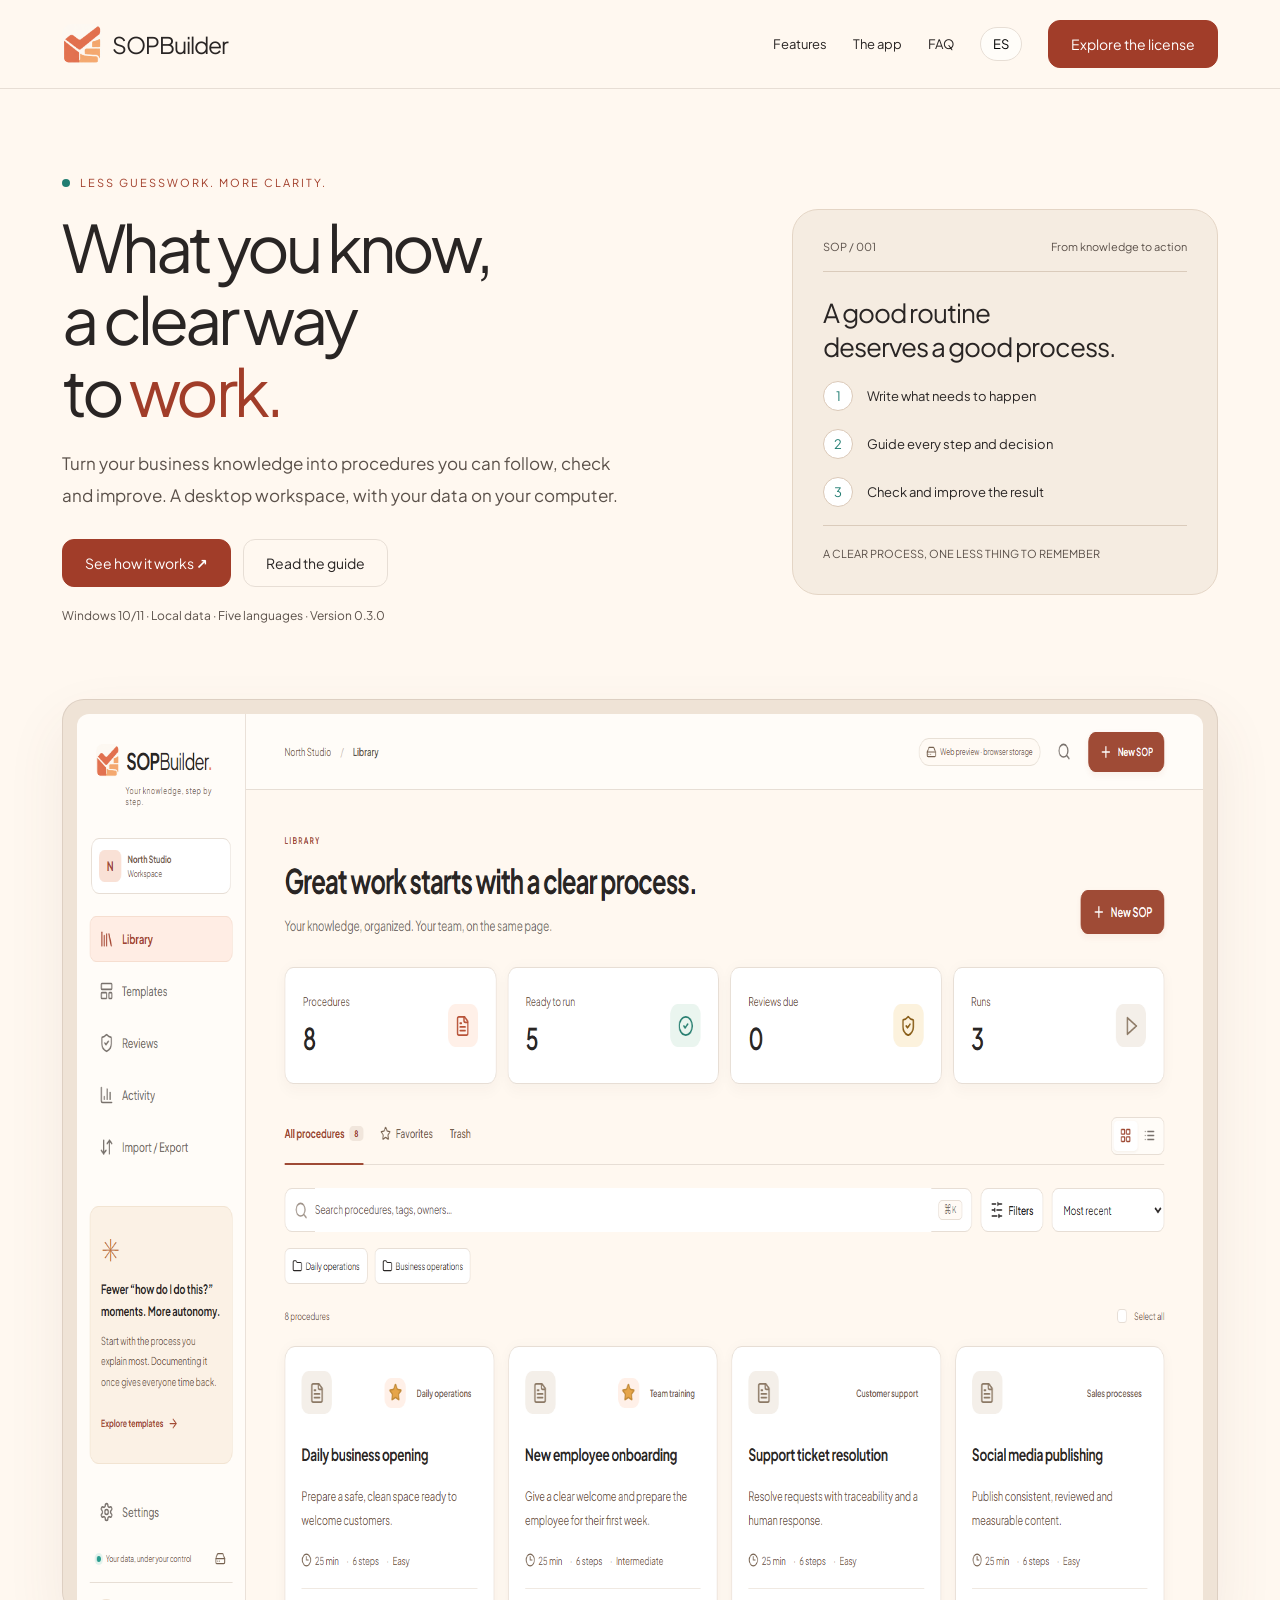
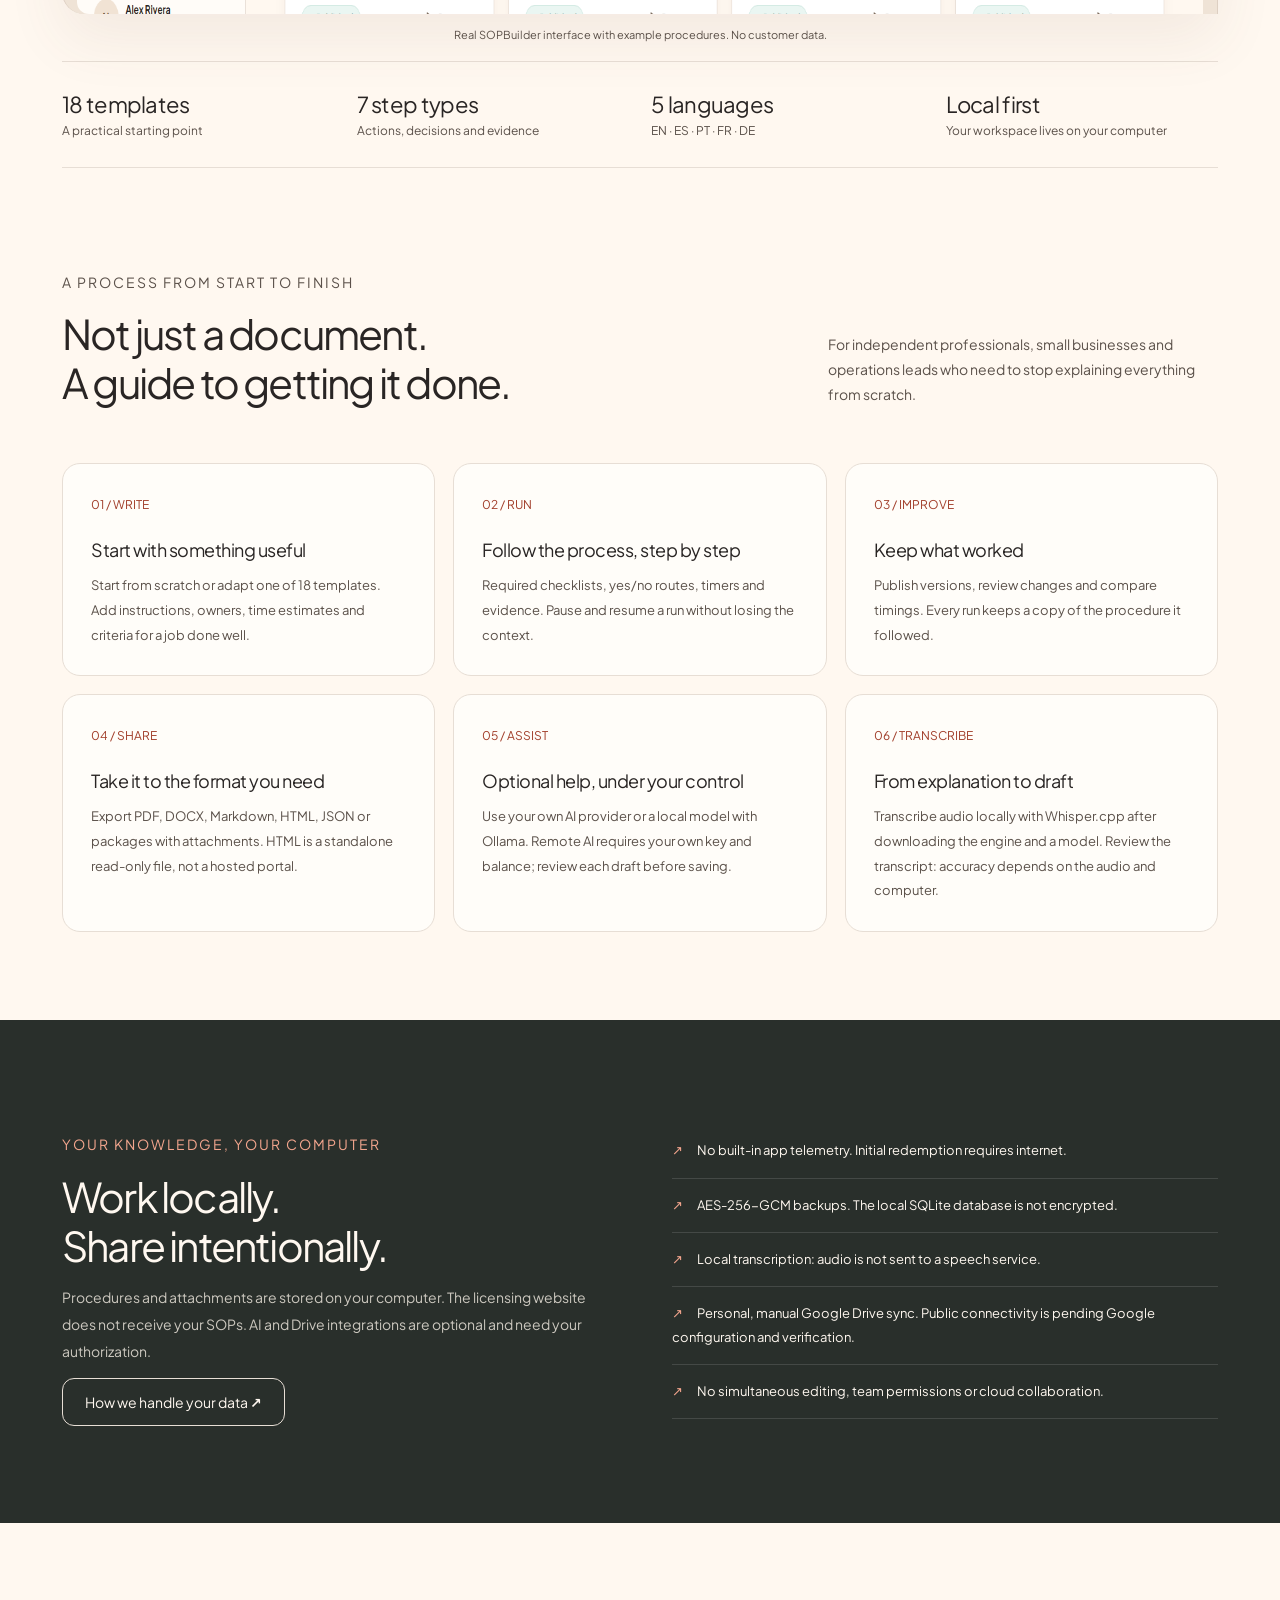
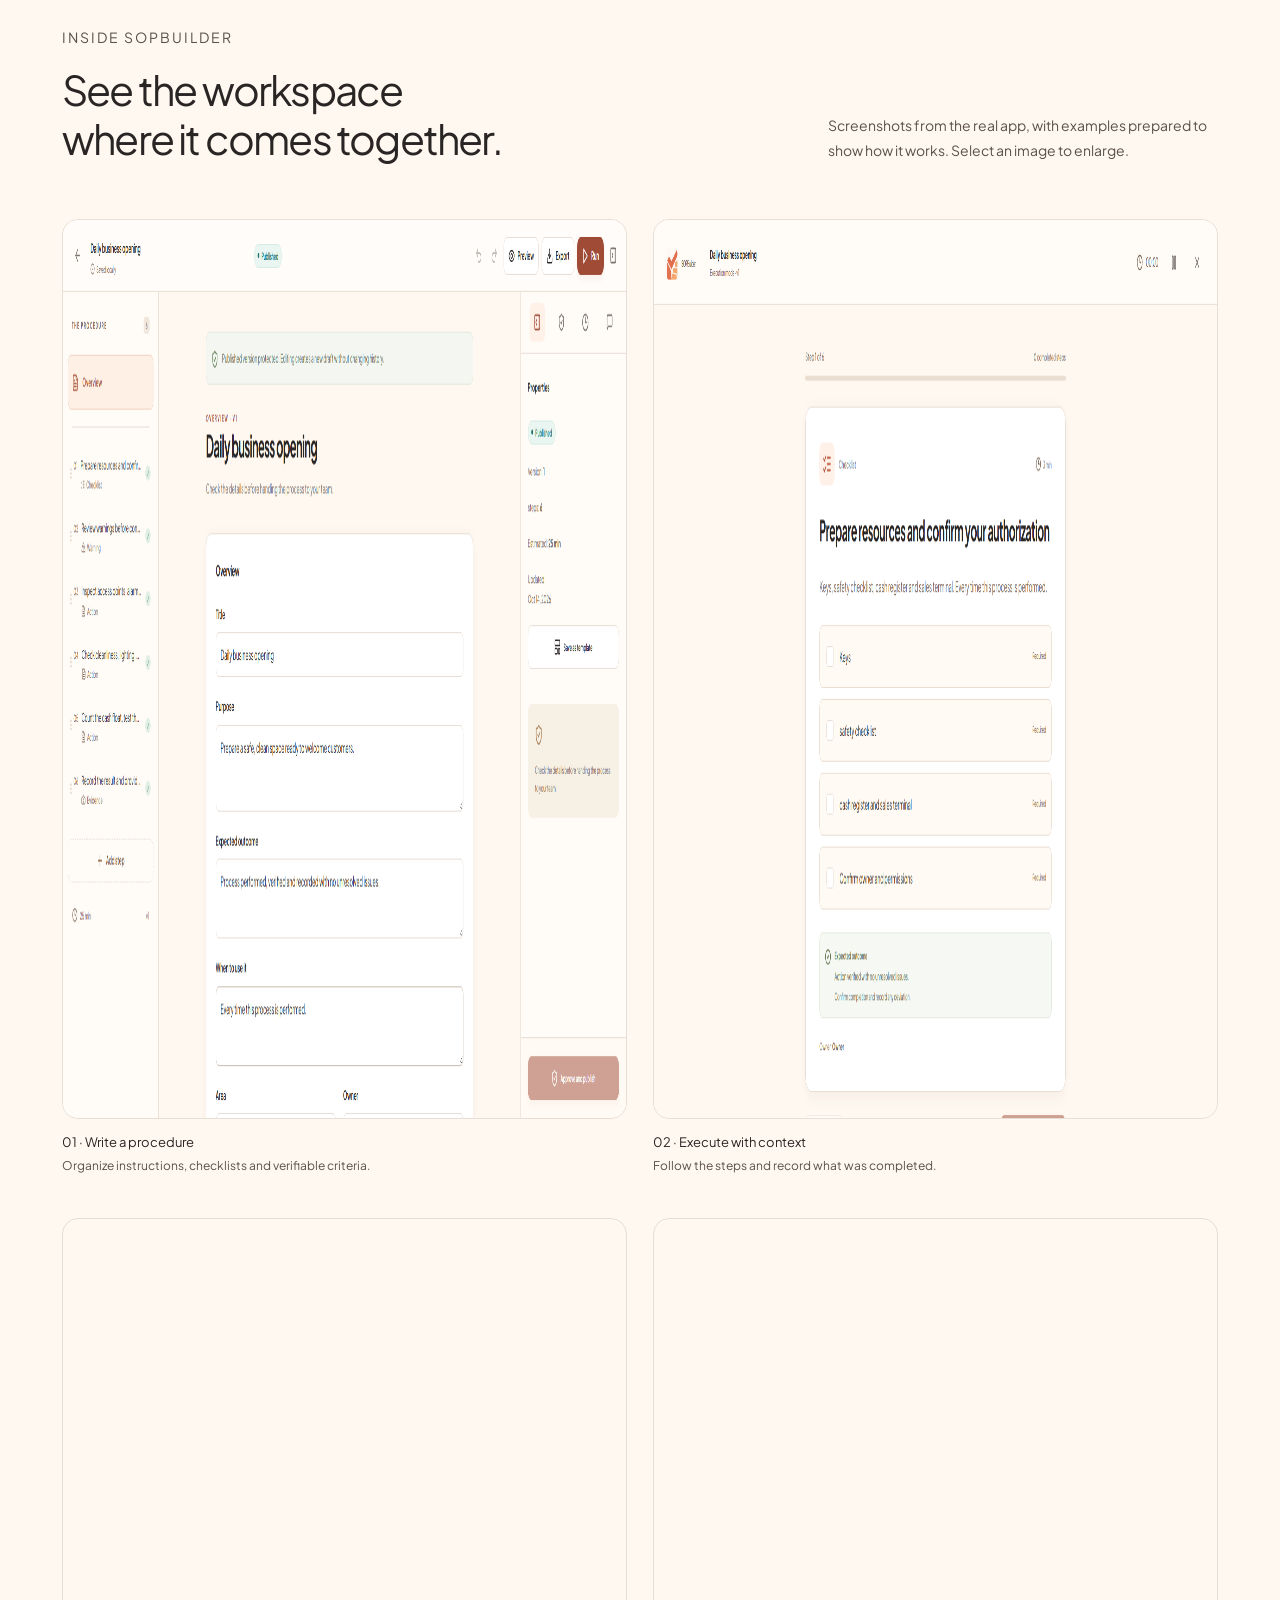
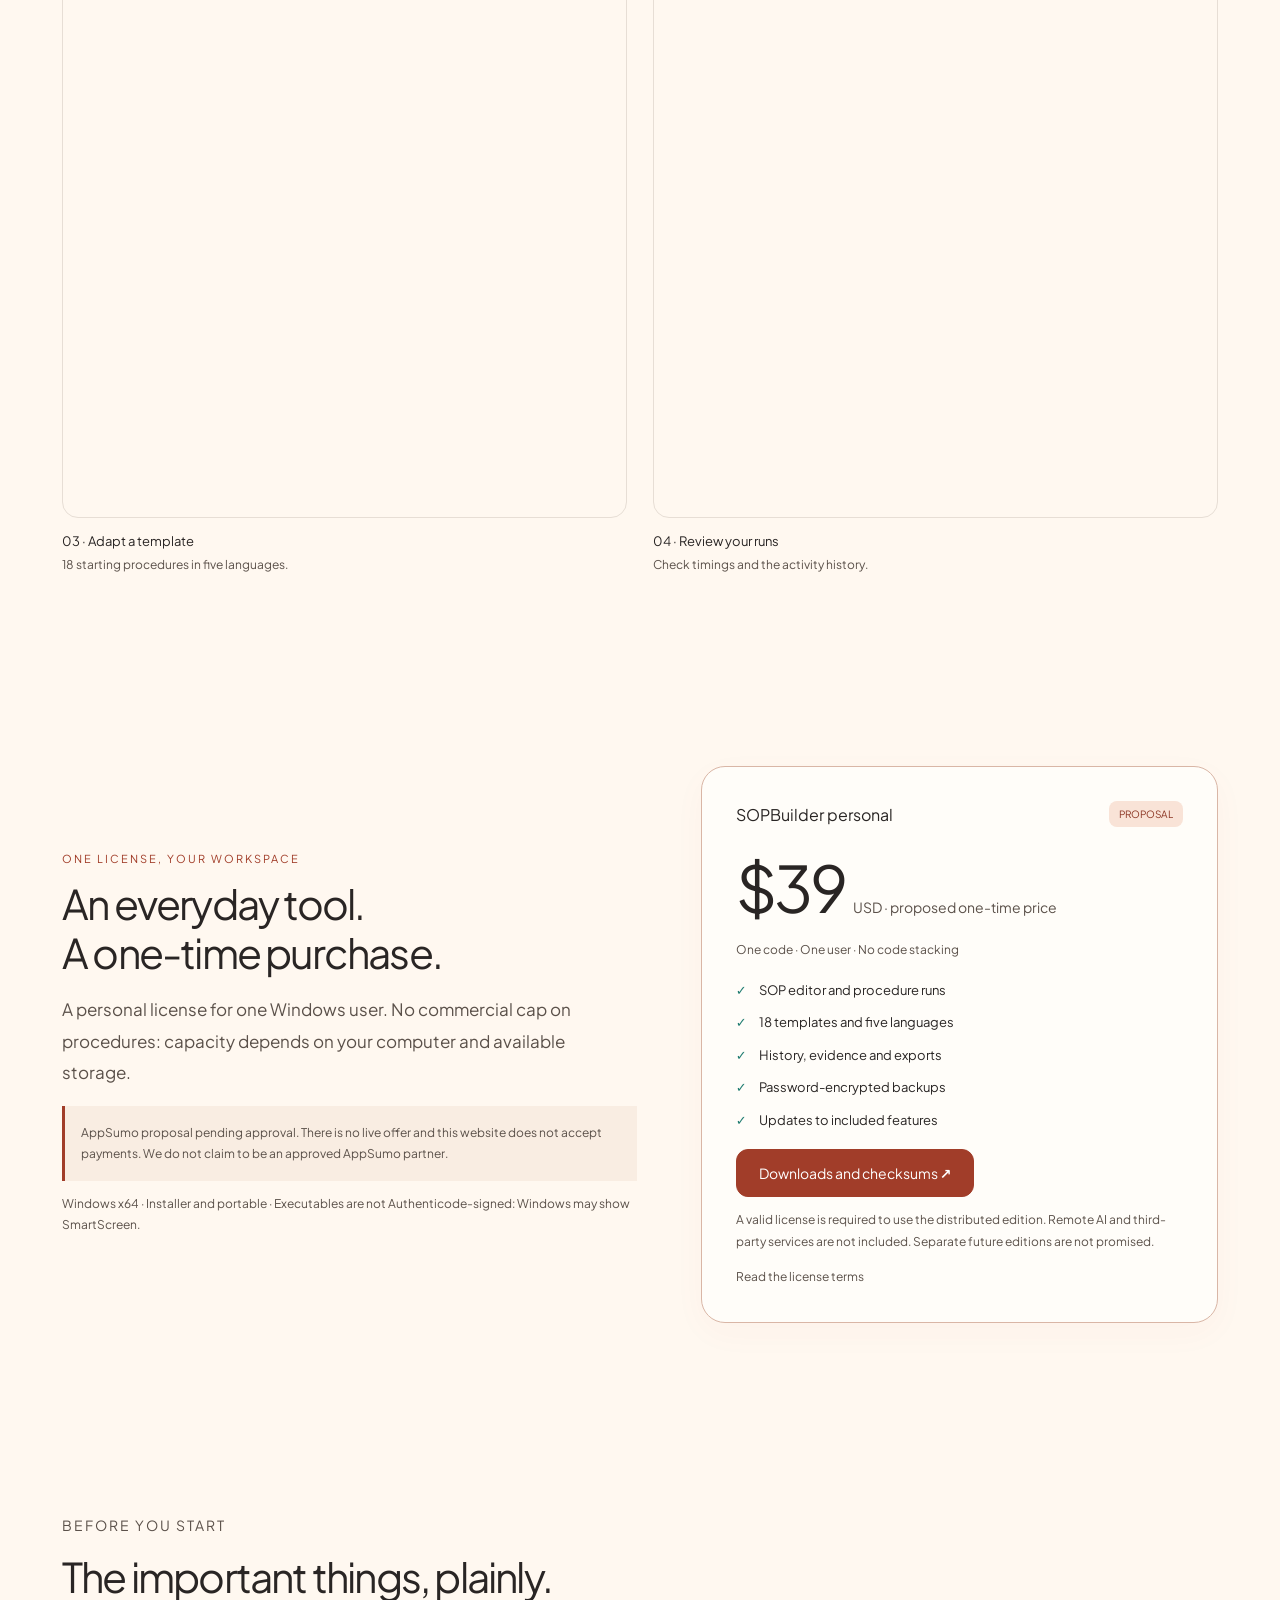
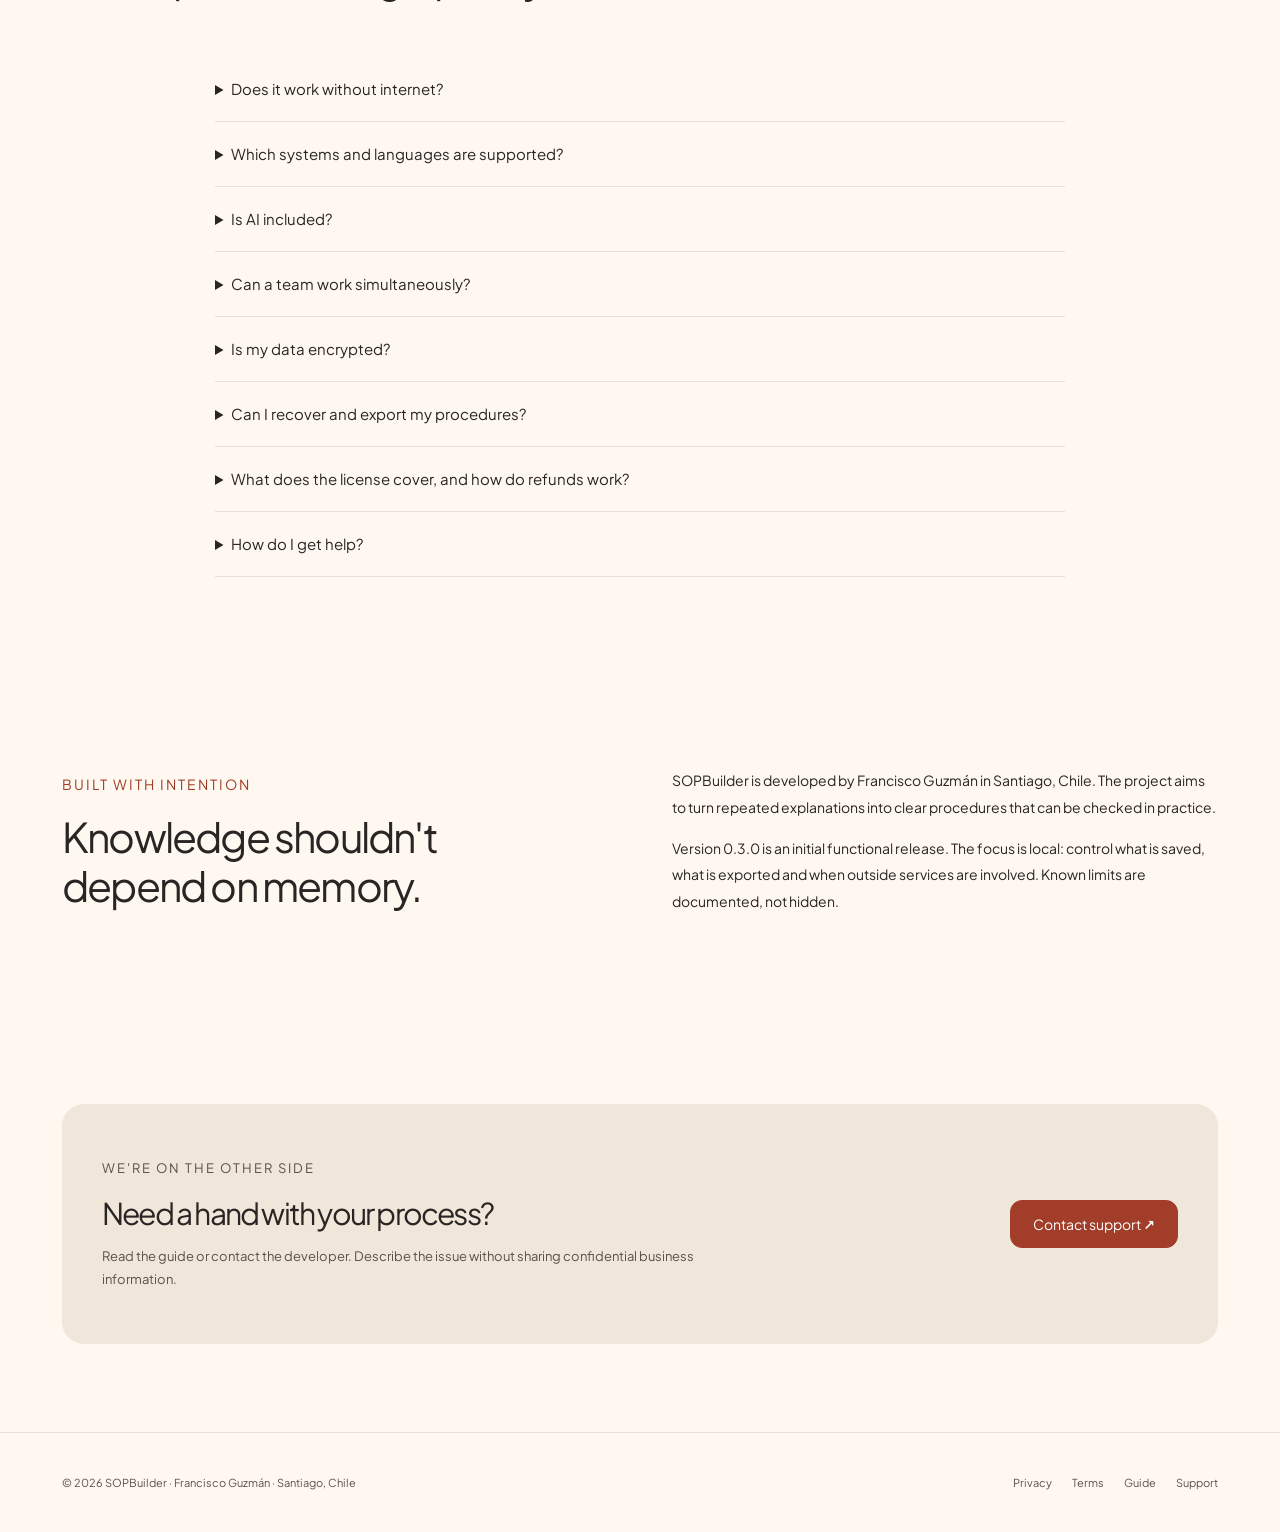
==== index.html @ 06dafb78 "Publish SOPBuilder product website and secure redemption client" ====
<!doctype html>
<html lang="en">
  <head>
    <meta charset="utf-8" />
    <meta name="viewport" content="width=device-width,initial-scale=1" />
    <title>SOPBuilder | Turn procedures into a way of working</title>
    <meta
      name="description"
      content="Create, run and improve standard operating procedures on your Windows computer. Local-first storage, checklists, evidence, versions and exports."
    />
    <meta name="referrer" content="strict-origin-when-cross-origin" />
    <meta
      http-equiv="Content-Security-Policy"
      content="default-src 'self'; img-src 'self'; style-src 'self'; script-src 'self'; font-src 'self'; connect-src 'none'; object-src 'none'; base-uri 'self'; form-action 'none'"
    />
    <meta
      property="og:title"
      content="SOPBuilder | Procedures you can actually follow"
    />
    <meta
      property="og:description"
      content="A local-first Windows workspace to write, execute and improve your SOPs."
    />
    <meta
      property="og:image"
      content="https://fguzman-stack.github.io/SOPBuilder-Web/assets/hero.png"
    />
    <meta
      property="og:url"
      content="https://fguzman-stack.github.io/SOPBuilder-Web/"
    />
    <link
      rel="canonical"
      href="https://fguzman-stack.github.io/SOPBuilder-Web/"
    />
    <link rel="icon" href="assets/icon.png" />
    <link rel="stylesheet" href="assets/site.css" />
    <script src="assets/site.js" defer></script>
  </head>
  <body>
    <a class="skip" href="#main">Skip to content</a>
    <header class="header">
      <div class="container nav">
        <a class="brand" href="./"
          ><img
            src="assets/icon.png"
            alt=""
            width="40"
            height="40"
          />SOPBuilder</a
        >
        <nav class="nav-links" aria-label="Main navigation">
          <a class="desktop-link" href="#features" data-es="Funciones"
            >Features</a
          ><a class="desktop-link" href="#gallery" data-es="La aplicación"
            >The app</a
          ><a class="desktop-link" href="#faq">FAQ</a
          ><button class="language" id="language" aria-label="Change language">
            ES</button
          ><a class="btn" href="#download" data-es="Conocer la licencia"
            >Explore the license</a
          >
        </nav>
      </div>
    </header>
    <main id="main">
      <section class="hero">
        <div class="container">
          <div class="hero-grid reveal">
            <div>
              <p class="eyebrow">
                <span class="dot"></span
                ><span data-es="Menos improvisación. Más claridad."
                  >Less guesswork. More clarity.</span
                >
              </p>
              <h1
                data-es="Lo que sabes,<br>una forma clara<br>de <em>trabajar.</em>"
              >
                What you know,<br />a clear way<br />to <em>work.</em>
              </h1>
              <p
                class="lead"
                data-es="Convierte el conocimiento de tu negocio en procedimientos que puedas seguir, comprobar y mejorar. Un espacio de escritorio, con tus datos en tu equipo."
              >
                Turn your business knowledge into procedures you can follow,
                check and improve. A desktop workspace, with your data on your
                computer.
              </p>
              <div class="actions">
                <a class="btn" href="#gallery" data-es="Mira cómo funciona ↗"
                  >See how it works ↗</a
                ><a
                  class="btn secondary"
                  href="guide.html"
                  data-es="Leer la guía"
                  >Read the guide</a
                >
              </div>
              <p
                class="micro"
                data-es="Windows 10/11 · Datos locales · Cinco idiomas · Versión 0.3.0"
              >
                Windows 10/11 · Local data · Five languages · Version 0.3.0
              </p>
            </div>
            <aside
              class="hero-note"
              aria-label="Illustrative workflow, not an app screenshot"
            >
              <div class="note-top">
                <span>SOP / 001</span
                ><span data-es="Del conocimiento a la acción"
                  >From knowledge to action</span
                >
              </div>
              <div
                class="note-title"
                data-es="Una buena rutina<br>merece un buen proceso."
              >
                A good routine<br />deserves a good process.
              </div>
              <div class="note-step">
                <span class="step-num">1</span
                ><span data-es="Escribe qué hay que hacer"
                  >Write what needs to happen</span
                >
              </div>
              <div class="note-step">
                <span class="step-num">2</span
                ><span data-es="Guía cada paso y decisión"
                  >Guide every step and decision</span
                >
              </div>
              <div class="note-step">
                <span class="step-num">3</span
                ><span data-es="Comprueba y mejora el resultado"
                  >Check and improve the result</span
                >
              </div>
              <div
                class="note-label"
                data-es="UN PROCESO CLARO, UNA COSA MENOS EN TU CABEZA"
              >
                A CLEAR PROCESS, ONE LESS THING TO REMEMBER
              </div>
            </aside>
          </div>
          <div class="shot-wrap reveal">
            <img
              src="assets/hero.png"
              alt="SOPBuilder procedure library with realistic example procedures"
              width="1600"
              height="900"
              fetchpriority="high"
            />
          </div>
          <p
            class="caption"
            data-es="Interfaz real de SOPBuilder con procedimientos de ejemplo. No son datos de clientes."
          >
            Real SOPBuilder interface with example procedures. No customer data.
          </p>
          <div class="facts">
            <div class="fact">
              <strong data-es="18 plantillas">18 templates</strong
              ><span data-es="Un punto de partida concreto"
                >A practical starting point</span
              >
            </div>
            <div class="fact">
              <strong data-es="7 tipos de paso">7 step types</strong
              ><span data-es="Acciones, decisiones y evidencia"
                >Actions, decisions and evidence</span
              >
            </div>
            <div class="fact">
              <strong data-es="5 idiomas">5 languages</strong
              ><span>EN · ES · PT · FR · DE</span>
            </div>
            <div class="fact">
              <strong data-es="Local primero">Local first</strong
              ><span data-es="Tu espacio vive en tu equipo"
                >Your workspace lives on your computer</span
              >
            </div>
          </div>
        </div>
      </section>
      <section class="section" id="features">
        <div class="container">
          <div class="section-head">
            <div>
              <p class="eyebrow" data-es="Un proceso de principio a fin">
                A process from start to finish
              </p>
              <h2 data-es="No solo un documento.<br>Una guía para hacerlo.">
                Not just a document.<br />A guide to getting it done.
              </h2>
            </div>
            <p
              data-es="Para profesionales, pequeños negocios y responsables de operaciones que necesitan dejar de explicarlo todo desde cero."
            >
              For independent professionals, small businesses and operations
              leads who need to stop explaining everything from scratch.
            </p>
          </div>
          <div class="features">
            <article class="feature">
              <span class="number">01 / WRITE</span>
              <h3 data-es="Empieza con algo útil">
                Start with something useful
              </h3>
              <p
                data-es="Crea desde cero o adapta una de 18 plantillas. Añade instrucciones, responsables, tiempos y criterios para saber cuándo está bien hecho."
              >
                Start from scratch or adapt one of 18 templates. Add
                instructions, owners, time estimates and criteria for a job done
                well.
              </p>
            </article>
            <article class="feature">
              <span class="number">02 / RUN</span>
              <h3 data-es="Sigue el proceso, paso a paso">
                Follow the process, step by step
              </h3>
              <p
                data-es="Checklists obligatorias, rutas sí/no, temporizadores y evidencia. Pausa y retoma una ejecución sin perder el contexto."
              >
                Required checklists, yes/no routes, timers and evidence. Pause
                and resume a run without losing the context.
              </p>
            </article>
            <article class="feature">
              <span class="number">03 / IMPROVE</span>
              <h3 data-es="Conserva lo que funcionó">Keep what worked</h3>
              <p
                data-es="Publica versiones, revisa cambios y compara tiempos. Cada ejecución conserva una copia del procedimiento que siguió."
              >
                Publish versions, review changes and compare timings. Every run
                keeps a copy of the procedure it followed.
              </p>
            </article>
            <article class="feature">
              <span class="number">04 / SHARE</span>
              <h3 data-es="Llévalo al formato que necesitas">
                Take it to the format you need
              </h3>
              <p
                data-es="Exporta PDF, DOCX, Markdown, HTML, JSON o paquetes con adjuntos. El HTML es un archivo autónomo de lectura, no un portal alojado."
              >
                Export PDF, DOCX, Markdown, HTML, JSON or packages with
                attachments. HTML is a standalone read-only file, not a hosted
                portal.
              </p>
            </article>
            <article class="feature">
              <span class="number">05 / ASSIST</span>
              <h3 data-es="Ayuda opcional, bajo tu control">
                Optional help, under your control
              </h3>
              <p
                data-es="Usa tu proveedor de IA o un modelo local con Ollama. La IA remota requiere tu propia clave y saldo; revisas cada borrador antes de guardarlo."
              >
                Use your own AI provider or a local model with Ollama. Remote AI
                requires your own key and balance; review each draft before
                saving.
              </p>
            </article>
            <article class="feature">
              <span class="number">06 / TRANSCRIBE</span>
              <h3 data-es="De una explicación a un borrador">
                From explanation to draft
              </h3>
              <p
                data-es="Transcribe audio localmente con Whisper.cpp tras descargar el motor y un modelo. Revisa la transcripción: la precisión depende del audio y del equipo."
              >
                Transcribe audio locally with Whisper.cpp after downloading the
                engine and a model. Review the transcript: accuracy depends on
                the audio and computer.
              </p>
            </article>
          </div>
        </div>
      </section>
      <section class="section dark" id="privacy">
        <div class="container story">
          <div>
            <p class="eyebrow" data-es="Tu conocimiento, tu equipo">
              Your knowledge, your computer
            </p>
            <h2 data-es="Trabaja localmente.<br>Comparte con intención.">
              Work locally.<br />Share intentionally.
            </h2>
            <p
              data-es="Los procedimientos y sus adjuntos se guardan en tu ordenador. La web de licencias no recibe tus SOPs. Las integraciones de IA y Drive son opcionales y necesitan tu autorización."
            >
              Procedures and attachments are stored on your computer. The
              licensing website does not receive your SOPs. AI and Drive
              integrations are optional and need your authorization.
            </p>
            <a
              class="btn secondary"
              href="privacy.html"
              data-es="Cómo cuidamos tus datos ↗"
              >How we handle your data ↗</a
            >
          </div>
          <ul class="privacy-points">
            <li
              data-es="Sin telemetría incorporada en la app. El canje inicial requiere Internet."
            >
              No built-in app telemetry. Initial redemption requires internet.
            </li>
            <li
              data-es="Respaldos con AES-256-GCM. La base SQLite local no está cifrada."
            >
              AES-256-GCM backups. The local SQLite database is not encrypted.
            </li>
            <li
              data-es="Transcripción local: el audio no se envía a un servicio de voz."
            >
              Local transcription: audio is not sent to a speech service.
            </li>
            <li
              data-es="Google Drive personal y manual. La conexión pública está pendiente de la configuración y verificación de Google."
            >
              Personal, manual Google Drive sync. Public connectivity is pending
              Google configuration and verification.
            </li>
            <li
              data-es="Sin edición simultánea, permisos de equipo ni colaboración en la nube."
            >
              No simultaneous editing, team permissions or cloud collaboration.
            </li>
          </ul>
        </div>
      </section>
      <section class="section" id="gallery">
        <div class="container">
          <div class="section-head">
            <div>
              <p class="eyebrow" data-es="Dentro de SOPBuilder">
                Inside SOPBuilder
              </p>
              <h2 data-es="Mira el espacio<br>donde todo toma forma.">
                See the workspace<br />where it comes together.
              </h2>
            </div>
            <p
              data-es="Capturas de la aplicación real, con ejemplos preparados para mostrar su funcionamiento. Pulsa para ampliar."
            >
              Screenshots from the real app, with examples prepared to show how
              it works. Select an image to enlarge.
            </p>
          </div>
          <div class="gallery">
            <figure>
              <img
                src="assets/feature-1.png"
                alt="Procedure editor with steps and instructions"
                width="1600"
                height="900"
                loading="lazy"
                tabindex="0"
              />
              <figcaption
                data-es="01 · Escribe un procedimiento<span>Organiza instrucciones, checklists y criterios verificables.</span>"
              >
                01 · Write a procedure<span
                  >Organize instructions, checklists and verifiable
                  criteria.</span
                >
              </figcaption>
            </figure>
            <figure>
              <img
                src="assets/feature-2.png"
                alt="Step-by-step execution with a required checklist"
                width="1600"
                height="900"
                loading="lazy"
                tabindex="0"
              />
              <figcaption
                data-es="02 · Ejecuta con contexto<span>Sigue los pasos y registra lo que se completó.</span>"
              >
                02 · Execute with context<span
                  >Follow the steps and record what was completed.</span
                >
              </figcaption>
            </figure>
            <figure>
              <img
                src="assets/feature-3.png"
                alt="Template library with daily operation procedures"
                width="1600"
                height="900"
                loading="lazy"
                tabindex="0"
              />
              <figcaption
                data-es="03 · Adapta una plantilla<span>18 procedimientos de partida en cinco idiomas.</span>"
              >
                03 · Adapt a template<span
                  >18 starting procedures in five languages.</span
                >
              </figcaption>
            </figure>
            <figure>
              <img
                src="assets/feature-4.png"
                alt="Activity records with completed procedure runs"
                width="1600"
                height="900"
                loading="lazy"
                tabindex="0"
              />
              <figcaption
                data-es="04 · Revisa las ejecuciones<span>Consulta los tiempos y el historial de actividad.</span>"
              >
                04 · Review your runs<span
                  >Check timings and the activity history.</span
                >
              </figcaption>
            </figure>
          </div>
        </div>
      </section>
      <section class="section" id="download">
        <div class="container pricing">
          <div>
            <p class="eyebrow" data-es="Una licencia, tu espacio">
              One license, your workspace
            </p>
            <h2 data-es="Una herramienta diaria.<br>Un pago único.">
              An everyday tool.<br />A one-time purchase.
            </h2>
            <p
              class="lead"
              data-es="Licencia personal para un usuario en Windows. Los procedimientos no tienen un límite comercial impuesto: la capacidad depende del equipo y el almacenamiento disponible."
            >
              A personal license for one Windows user. No commercial cap on
              procedures: capacity depends on your computer and available
              storage.
            </p>
            <p
              class="notice"
              data-es="Propuesta AppSumo pendiente de aprobación. No hay una oferta activa ni se aceptan pagos en esta web. No afirmamos ser un socio aprobado de AppSumo."
            >
              AppSumo proposal pending approval. There is no live offer and this
              website does not accept payments. We do not claim to be an
              approved AppSumo partner.
            </p>
            <p
              class="micro"
              data-es="Windows x64 · Instalador y portable · Ejecutables sin firma Authenticode: Windows puede mostrar SmartScreen."
            >
              Windows x64 · Installer and portable · Executables are not
              Authenticode-signed: Windows may show SmartScreen.
            </p>
          </div>
          <div class="price-card">
            <div class="price-top">
              <strong>SOPBuilder personal</strong
              ><span class="badge" data-es="PROPUESTA">PROPOSAL</span>
            </div>
            <div class="price">
              $39
              <small data-es="USD · pago único propuesto"
                >USD · proposed one-time price</small
              >
            </div>
            <p
              class="micro"
              data-es="Un código · Un usuario · Sin apilar códigos"
            >
              One code · One user · No code stacking
            </p>
            <ul class="price-list">
              <li data-es="Editor y ejecuciones de SOPs">
                SOP editor and procedure runs
              </li>
              <li data-es="18 plantillas y cinco idiomas">
                18 templates and five languages
              </li>
              <li data-es="Historial, evidencia y exportaciones">
                History, evidence and exports
              </li>
              <li data-es="Respaldos cifrados con contraseña">
                Password-encrypted backups
              </li>
              <li data-es="Actualizaciones de las funciones incluidas">
                Updates to included features
              </li>
            </ul>
            <a
              class="btn"
              href="https://github.com/fguzman-stack/SOPBuilder-Web/releases/latest"
              data-es="Descargas y verificaciones ↗"
              >Downloads and checksums ↗</a
            >
            <p
              class="micro"
              data-es="Necesitas una licencia válida para usar la edición distribuida. IA remota y servicios de terceros no incluidos. Ediciones futuras distintas no prometidas."
            >
              A valid license is required to use the distributed edition. Remote
              AI and third-party services are not included. Separate future
              editions are not promised.
            </p>
            <a
              href="terms.html"
              class="micro"
              data-es="Leer los términos de licencia"
              >Read the license terms</a
            >
          </div>
        </div>
      </section>
      <section class="section" id="faq">
        <div class="container">
          <div class="section-head">
            <div>
              <p class="eyebrow" data-es="Antes de empezar">Before you start</p>
              <h2 data-es="Lo importante, sin letra pequeña.">
                The important things, plainly.
              </h2>
            </div>
          </div>
          <div class="faq-list">
            <details>
              <summary data-es="¿Funciona sin Internet?">
                Does it work without internet?
              </summary>
              <p
                data-es="El canje inicial requiere Internet. Después de importar una licencia firmada, las funciones locales funcionan sin conexión; al iniciar con conexión se comprueba si la licencia fue revocada."
              >
                Initial redemption requires internet. After importing a signed
                license, local features work offline; a connected startup checks
                whether the license has been revoked.
              </p>
            </details>
            <details>
              <summary data-es="¿Qué sistemas e idiomas admite?">
                Which systems and languages are supported?
              </summary>
              <p
                data-es="Windows 10 y 11 de 64 bits. Interfaz y plantillas en español, inglés, portugués, francés y alemán; no se ofrece una versión oficial para macOS o Linux."
              >
                64-bit Windows 10 and 11. Interface and templates in Spanish,
                English, Portuguese, French and German; there is no official
                macOS or Linux edition.
              </p>
            </details>
            <details>
              <summary data-es="¿La IA está incluida?">Is AI included?</summary>
              <p
                data-es="Las funciones de integración están incluidas, pero la IA remota necesita tu cuenta, clave y saldo propios. Ollama necesita instalación y un modelo local compatible."
              >
                The integration features are included, but remote AI needs your
                own account, key and balance. Ollama needs installation and a
                compatible local model.
              </p>
            </details>
            <details>
              <summary data-es="¿Puede trabajar un equipo al mismo tiempo?">
                Can a team work simultaneously?
              </summary>
              <p
                data-es="No: es un espacio local para un usuario, sin edición en tiempo real ni roles en la nube. Puedes compartir exportaciones; los comentarios y revisiones son locales."
              >
                No: this is a local workspace for one user, without real-time
                editing or cloud roles. You can share exports; comments and
                reviews are local.
              </p>
            </details>
            <details>
              <summary data-es="¿Mis datos están cifrados?">
                Is my data encrypted?
              </summary>
              <p
                data-es="La base SQLite local no está cifrada: el bloqueo de la app no protege frente al acceso a los archivos de Windows. Los respaldos con contraseña sí usan AES-256-GCM; Drive no añade cifrado de extremo a extremo a la sincronización."
              >
                The local SQLite database is not encrypted: app locking does not
                prevent access to Windows files. Password-protected backups use
                AES-256-GCM; Drive sync does not add end-to-end encryption.
              </p>
            </details>
            <details>
              <summary
                data-es="¿Puedo recuperar y exportar mis procedimientos?"
              >
                Can I recover and export my procedures?
              </summary>
              <p
                data-es="Puedes exportar PDF, DOCX, Markdown, HTML, JSON y paquetes con adjuntos, y restaurar respaldos cifrados. Conserva la contraseña del respaldo: no podemos recuperarla."
              >
                Export PDF, DOCX, Markdown, HTML, JSON and packages with
                attachments, and restore encrypted backups. Keep your backup
                password: we cannot recover it.
              </p>
            </details>
            <details>
              <summary
                data-es="¿Qué cubre la licencia y cómo pido un reembolso?"
              >
                What does the license cover, and how do refunds work?
              </summary>
              <p
                data-es="La propuesta cubre uso personal y actualizaciones de las funciones incluidas, no servicios externos ni futuras ediciones diferentes. Si la oferta se aprueba, los reembolsos de AppSumo se tramitan con AppSumo según la ventana de la oferta (habitualmente 60 días), y la licencia reembolsada se revoca."
              >
                The proposal covers personal use and updates to included
                features, not external services or separate future editions. If
                approved, AppSumo refunds are handled through AppSumo under the
                offer's window (usually 60 days), and refunded licenses are
                revoked.
              </p>
            </details>
            <details>
              <summary data-es="¿Cómo solicito ayuda?">
                How do I get help?
              </summary>
              <p
                data-es="Escribe a familiazv2016@gmail.com con la versión de Windows y una descripción del problema. No publiques códigos, licencias, contraseñas ni contenido confidencial; todavía no se promete un plazo de respuesta garantizado."
              >
                Email familiazv2016@gmail.com with your Windows version and a
                description of the problem. Do not publish codes, licenses,
                passwords or confidential content; no guaranteed response time
                is currently promised.
              </p>
            </details>
          </div>
        </div>
      </section>
      <section class="section" id="about">
        <div class="container story">
          <div>
            <p class="eyebrow" data-es="Construido con intención">
              Built with intention
            </p>
            <h2 data-es="El conocimiento no debería<br>depender de la memoria.">
              Knowledge shouldn't<br />depend on memory.
            </h2>
          </div>
          <div>
            <p
              data-es="SOPBuilder es desarrollado por Francisco Guzmán, en Santiago, Chile. El proyecto busca convertir explicaciones repetidas en procedimientos claros que se pueden comprobar en la práctica."
            >
              SOPBuilder is developed by Francisco Guzmán in Santiago, Chile.
              The project aims to turn repeated explanations into clear
              procedures that can be checked in practice.
            </p>
            <p
              data-es="La versión 0.3.0 es una primera versión funcional. El enfoque es local: controlar qué se guarda, qué se exporta y cuándo intervienen servicios externos. Los límites conocidos se documentan, no se ocultan."
            >
              Version 0.3.0 is an initial functional release. The focus is
              local: control what is saved, what is exported and when outside
              services are involved. Known limits are documented, not hidden.
            </p>
          </div>
        </div>
      </section>
      <section class="section" id="support">
        <div class="container">
          <div class="support-card">
            <div>
              <p class="eyebrow" data-es="Estamos del otro lado">
                We're on the other side
              </p>
              <h2 data-es="¿Tu proceso necesita una mano?">
                Need a hand with your process?
              </h2>
              <p
                data-es="Consulta la guía o escribe al desarrollador. Describe el problema sin compartir información confidencial de tu negocio."
              >
                Read the guide or contact the developer. Describe the issue
                without sharing confidential business information.
              </p>
            </div>
            <a
              class="btn"
              href="mailto:familiazv2016@gmail.com?subject=SOPBuilder%20support"
              data-es="Contactar soporte ↗"
              >Contact support ↗</a
            >
          </div>
        </div>
      </section>
    </main>
    <footer class="footer">
      <div class="container footer-inner">
        <p>© 2026 SOPBuilder · Francisco Guzmán · Santiago, Chile</p>
        <div class="footer-links">
          <a href="privacy.html" data-es="Privacidad">Privacy</a
          ><a href="terms.html" data-es="Términos">Terms</a
          ><a href="guide.html" data-es="Guía">Guide</a
          ><a href="mailto:familiazv2016@gmail.com" data-es="Soporte"
            >Support</a
          >
        </div>
      </div>
    </footer>
    <dialog id="lightbox" class="lightbox">
      <button id="close-lightbox" aria-label="Close image">
        Close / Cerrar ×</button
      ><img id="lightbox-image" alt="" />
    </dialog>
  </body>
</html>
---- assets/site.css ----
@font-face {
  font-family: Jakarta;
  src: url("./jakarta-latin.woff2") format("woff2");
  font-weight: 100 900;
  font-display: swap;
}
:root {
  --cream: #fff8f0;
  --paper: #fffdf9;
  --ink: #292524;
  --muted: #5b514a;
  --line: #e7ded5;
  --rust: #a13d29;
  --coral: #e76f51;
  --teal: #217d72;
  font-family: Jakarta, system-ui, sans-serif;
  color: var(--ink);
  background: var(--cream);
  scroll-behavior: smooth;
}
* {
  box-sizing: border-box;
}
body {
  margin: 0;
}
a {
  color: var(--rust);
  text-decoration: none;
}
button,
input {
  font: inherit;
}
button,
a,
input {
  outline-offset: 5px;
}
a:focus-visible,
button:focus-visible,
input:focus-visible {
  outline: 3px solid var(--teal);
}
.skip {
  position: absolute;
  left: 12px;
  top: -100px;
  background: #fff;
  padding: 12px;
  z-index: 100;
}
.skip:focus {
  top: 12px;
}
.container {
  max-width: 1220px;
  margin: auto;
  padding: 0 32px;
}
.header {
  border-bottom: 1px solid var(--line);
  background: rgba(255, 248, 240, 0.97);
  position: sticky;
  top: 0;
  z-index: 10;
}
.nav {
  min-height: 88px;
  display: flex;
  align-items: center;
  justify-content: space-between;
  gap: 24px;
}
.brand {
  display: flex;
  align-items: center;
  gap: 10px;
  color: var(--ink);
  font-weight: 800;
  font-size: 23px;
  letter-spacing: -1px;
}
.brand img {
  width: 40px;
  height: 40px;
  border-radius: 10px;
}
.nav-links {
  display: flex;
  align-items: center;
  gap: 26px;
  font-size: 13px;
  font-weight: 600;
}
.nav-links > a {
  color: var(--ink);
}
.nav-links > a.btn { color: white; }
.dark .btn.secondary { color: #fff8f0; }
p a, .check-label a { text-decoration: underline; text-underline-offset: 3px; }
.language {
  border: 1px solid var(--line);
  background: var(--paper);
  border-radius: 20px;
  padding: 8px 12px;
  cursor: pointer;
}
.btn {
  display: inline-flex;
  align-items: center;
  justify-content: center;
  gap: 10px;
  min-height: 48px;
  padding: 13px 22px;
  border-radius: 12px;
  background: var(--rust);
  color: white;
  font-weight: 700;
  font-size: 14px;
  border: 1px solid var(--rust);
  cursor: pointer;
}
.btn:hover {
  background: #963b29;
}
.btn.secondary {
  background: transparent;
  color: var(--ink);
  border-color: var(--line);
}
.btn.secondary:hover {
  background: #fff0e8;
}
.eyebrow {
  font-size: 11px;
  font-weight: 800;
  letter-spacing: 2px;
  text-transform: uppercase;
  color: var(--rust);
  display: flex;
  align-items: center;
  gap: 10px;
}
.dot {
  width: 8px;
  height: 8px;
  border-radius: 50%;
  background: var(--teal);
}
.hero {
  padding: 76px 0 0;
  position: relative;
  overflow: hidden;
}
.hero-grid {
  display: grid;
  grid-template-columns: 1.22fr 0.78fr;
  gap: 64px;
  align-items: center;
}
.hero h1 {
  font-size: clamp(42px, 5.1vw, 70px);
  line-height: 1.1;
  letter-spacing: -3.7px;
  margin: 22px 0;
}
.hero h1 em {
  font-style: normal;
  color: var(--rust);
}
.lead {
  color: var(--muted);
  font-size: 17px;
  line-height: 1.85;
  max-width: 580px;
}
.actions {
  display: flex;
  gap: 12px;
  flex-wrap: wrap;
  margin: 28px 0 18px;
}
.micro {
  font-size: 12px;
  color: var(--muted);
  line-height: 1.8;
}
.hero-note {
  background: #f5ece1;
  border: 1px solid #e4d5c5;
  border-radius: 26px;
  padding: 30px;
}
.note-top {
  display: flex;
  align-items: center;
  justify-content: space-between;
  font-size: 11px;
  color: var(--muted);
  border-bottom: 1px solid #dacbbb;
  padding-bottom: 18px;
}
.note-title {
  font-size: 26px;
  font-weight: 800;
  line-height: 1.3;
  margin: 24px 0 18px;
  letter-spacing: -1px;
}
.note-step {
  display: flex;
  gap: 14px;
  align-items: center;
  margin: 18px 0;
  font-size: 13px;
}
.step-num {
  width: 30px;
  height: 30px;
  border-radius: 50%;
  background: white;
  border: 1px solid #dbc9b8;
  display: grid;
  place-items: center;
  color: var(--teal);
  font-weight: 700;
}
.note-label {
  border-top: 1px solid #dacbbb;
  padding-top: 18px;
  font-size: 11px;
  color: var(--muted);
  line-height: 1.8;
}
.shot-wrap {
  margin-top: 60px;
  padding: 14px 14px 0;
  border: 1px solid #ddcfc2;
  border-bottom: 0;
  border-radius: 22px 22px 0;
  background: #efe3d6;
  box-shadow: 0 25px 60px #6d453b15;
}
.shot-wrap img {
  display: block;
  width: 100%;
  border-radius: 12px 12px 0;
}
.caption {
  font-size: 11px;
  color: var(--muted);
  text-align: center;
  margin: 14px 0;
}
.facts {
  display: grid;
  grid-template-columns: repeat(4, 1fr);
  border-top: 1px solid var(--line);
  border-bottom: 1px solid var(--line);
  padding: 28px 0;
  margin-top: 20px;
  gap: 22px;
}
.fact strong {
  display: block;
  font-size: 22px;
  letter-spacing: -0.7px;
}
.fact span {
  font-size: 12px;
  color: var(--muted);
}
section[id] {
  scroll-margin-top: 110px;
}
.section {
  padding: 88px 0;
}
.section-head {
  display: flex;
  justify-content: space-between;
  align-items: end;
  gap: 40px;
  margin-bottom: 42px;
}
.section-head h2,
h2 {
  font-size: clamp(30px, 3.2vw, 42px);
  line-height: 1.2;
  letter-spacing: -1.8px;
  margin: 14px 0;
}
.section-head p {
  max-width: 390px;
  color: var(--muted);
  font-size: 14px;
  line-height: 1.8;
}
.features {
  display: grid;
  grid-template-columns: repeat(3, 1fr);
  gap: 18px;
}
.feature {
  padding: 28px;
  border: 1px solid var(--line);
  background: var(--paper);
  border-radius: 18px;
}
.feature .number {
  color: var(--rust);
  font-size: 12px;
  font-weight: 800;
}
.feature h3 {
  font-size: 18px;
  margin: 25px 0 12px;
  letter-spacing: -0.5px;
}
.feature p {
  font-size: 13px;
  line-height: 1.9;
  color: var(--muted);
  margin: 0;
}
.dark {
  background: #292f2b;
  color: #fff8f0;
}
.dark .eyebrow {
  color: #f4a68e;
}
.dark p {
  color: #ccc8bf;
}
.story {
  display: grid;
  grid-template-columns: 1fr 1fr;
  gap: 64px;
  align-items: center;
}
.story h2 {
  max-width: 480px;
}
.story p {
  font-size: 14px;
  line-height: 1.9;
}
.privacy-points {
  list-style: none;
  padding: 0;
}
.privacy-points li {
  padding: 15px 0;
  border-bottom: 1px solid #ffffff20;
  font-size: 13px;
  line-height: 1.8;
}
.privacy-points li:before {
  content: "↗";
  margin-right: 12px;
  color: #f4a68e;
}
.gallery {
  display: grid;
  grid-template-columns: 1fr 1fr;
  gap: 26px;
}
.gallery figure {
  margin: 0;
}
.gallery img {
  width: 100%;
  border: 1px solid var(--line);
  border-radius: 16px;
  display: block;
  cursor: zoom-in;
}
.gallery figcaption {
  padding: 15px 0;
  font-size: 13px;
  font-weight: 700;
}
.gallery figcaption span {
  display: block;
  font-size: 12px;
  font-weight: 400;
  color: var(--muted);
  line-height: 1.8;
  margin-top: 5px;
}
.pricing {
  display: grid;
  grid-template-columns: 1fr 0.9fr;
  gap: 64px;
  align-items: center;
}
.price-card {
  background: var(--paper);
  border: 1px solid #d9b6a6;
  border-radius: 24px;
  padding: 34px;
  box-shadow: 0 10px 35px #b8493208;
}
.price-top {
  display: flex;
  justify-content: space-between;
  align-items: center;
}
.badge {
  background: #f9e3d7;
  color: #8c3624;
  padding: 7px 10px;
  border-radius: 8px;
  font-size: 10px;
  font-weight: 800;
}
.price {
  font-size: 64px;
  letter-spacing: -3px;
  font-weight: 800;
  margin: 20px 0 4px;
}
.price small {
  font-size: 14px;
  font-weight: 500;
  letter-spacing: 0;
  color: var(--muted);
}
.price-list {
  padding: 0;
  list-style: none;
  font-size: 13px;
  line-height: 2.5;
}
.price-list li:before {
  content: "✓";
  color: var(--teal);
  font-weight: 800;
  margin-right: 10px;
}
.notice {
  font-size: 12px;
  line-height: 1.8;
  background: #f9ede2;
  border-left: 3px solid var(--rust);
  padding: 16px;
  color: var(--muted);
}
.faq-list {
  max-width: 850px;
  margin: auto;
}
details {
  border-bottom: 1px solid var(--line);
  padding: 20px 0;
}
summary {
  font-size: 15px;
  font-weight: 700;
  cursor: pointer;
  line-height: 1.6;
}
details p {
  color: var(--muted);
  font-size: 13px;
  line-height: 1.9;
  max-width: 760px;
}
.support-card {
  border-radius: 22px;
  background: #f0e6da;
  padding: 40px;
  display: flex;
  align-items: center;
  justify-content: space-between;
  gap: 40px;
}
.support-card h2 {
  font-size: 30px;
}
.support-card p {
  font-size: 13px;
  color: var(--muted);
  line-height: 1.8;
  max-width: 650px;
}
.footer {
  border-top: 1px solid var(--line);
  padding: 32px 0;
}
.footer-inner {
  display: flex;
  justify-content: space-between;
  align-items: center;
  gap: 24px;
}
.footer p,
.footer a {
  font-size: 11px;
  color: var(--muted);
}
.footer-links {
  display: flex;
  gap: 20px;
}
.legal {
  max-width: 800px;
  padding: 64px 32px;
  margin: auto;
  line-height: 1.9;
}
.legal h1 {
  font-size: 40px;
  line-height: 1.2;
  letter-spacing: -1.5px;
}
.legal h2 {
  font-size: 24px;
  letter-spacing: -0.8px;
  margin-top: 32px;
}
.legal p,
.legal li {
  font-size: 14px;
  color: var(--muted);
}
.redeem-shell {
  max-width: 680px;
  margin: 60px auto;
  padding: 0 24px;
}
.redeem-card {
  background: var(--paper);
  border: 1px solid var(--line);
  border-radius: 22px;
  padding: 32px;
}
.redeem-card h1 {
  font-size: 34px;
  letter-spacing: -1.5px;
}
.redeem-card p,
.redeem-card li {
  font-size: 13px;
  line-height: 1.9;
  color: var(--muted);
}
label {
  font-size: 13px;
  font-weight: 600;
  display: block;
  margin: 22px 0 8px;
}
input[type="email"],
input[type="text"] {
  width: 100%;
  padding: 14px;
  border: 1px solid #c9bbae;
  background: white;
  border-radius: 9px;
}
input[type="checkbox"] {
  width: 18px;
  height: 18px;
  flex-shrink: 0;
  accent-color: var(--rust);
}
.check-label {
  display: flex;
  gap: 10px;
  line-height: 1.8;
  font-size: 12px;
}
.form-message {
  padding: 14px;
  margin: 18px 0;
  border-radius: 10px;
  background: #f9ede2;
  line-height: 1.8;
  font-size: 13px;
}
.form-message:empty {
  display: none;
}
[hidden] {
  display: none !important;
}
.success {
  background: #e5f0e9;
  border-color: #217d72;
}
.btn:disabled {
  opacity: 0.55;
  cursor: wait;
}
.lightbox {
  border: 0;
  border-radius: 14px;
  padding: 12px;
  max-width: 95vw;
  background: var(--cream);
}
.lightbox::backdrop {
  background: #191714bf;
}
.lightbox img {
  max-width: 90vw;
  max-height: 80vh;
  display: block;
}
.lightbox button {
  display: block;
  margin-left: auto;
  border: 0;
  padding: 10px;
  background: none;
  cursor: pointer;
}
.reveal {
  animation: rise 0.65s ease both;
}
@keyframes rise {
  from {
    opacity: 0;
    transform: translateY(14px);
  }
  to {
    opacity: 1;
    transform: translateY(0);
  }
}
@media (max-width: 850px) {
  .container {
    padding: 0 22px;
  }
  .nav {
    min-height: 76px;
  }
  .nav-links {
    gap: 14px;
  }
  .nav-links .desktop-link {
    display: none;
  }
  .hero {
    padding-top: 48px;
  }
  .hero-grid,
  .story,
  .pricing {
    grid-template-columns: 1fr;
    gap: 32px;
  }
  .hero h1 {
    letter-spacing: -2px;
  }
  .hero-note {
    display: none;
  }
  .shot-wrap {
    margin-top: 34px;
    padding: 8px;
  }
  .facts {
    grid-template-columns: 1fr 1fr;
  }
  .features {
    grid-template-columns: 1fr 1fr;
  }
  .section {
    padding: 58px 0;
  }
  .section-head {
    display: block;
  }
  .gallery {
    grid-template-columns: 1fr;
  }
  .support-card,
  .footer-inner {
    flex-direction: column;
    align-items: start;
  }
  .brand {
    font-size: 20px;
  }
  .footer-links {
    flex-wrap: wrap;
  }
}
@media (max-width: 480px) {
  .features {
    grid-template-columns: 1fr;
  }
  .nav-links {
    gap: 8px;
  }
  .nav-links .btn {
    padding: 10px;
    font-size: 11px;
    min-height: 40px;
  }
  .hero h1 {
    font-size: 42px;
  }
  .price-card,
  .support-card {
    padding: 24px;
  }
  .redeem-card {
    padding: 24px;
  }
}
@media (prefers-reduced-motion: reduce) {
  :root {
    scroll-behavior: auto;
  }
  .reveal {
    animation: none;
  }
}
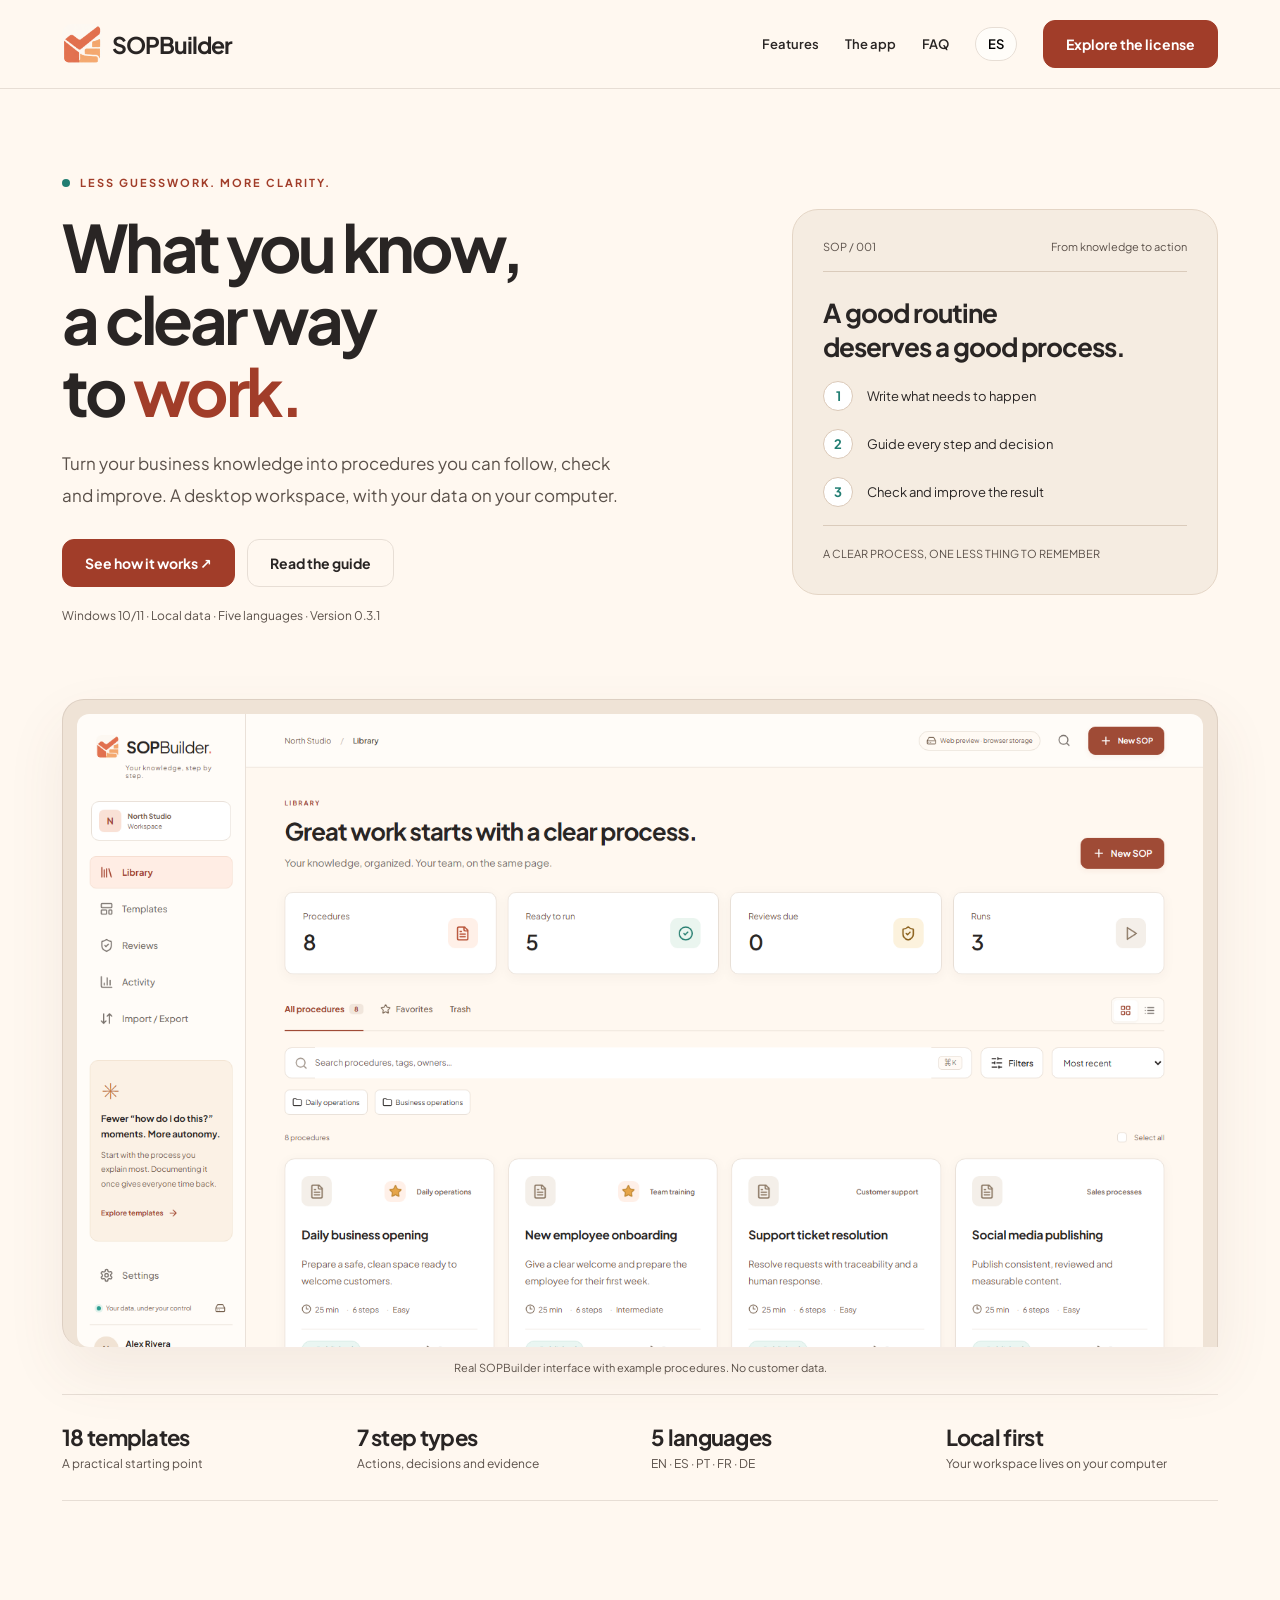
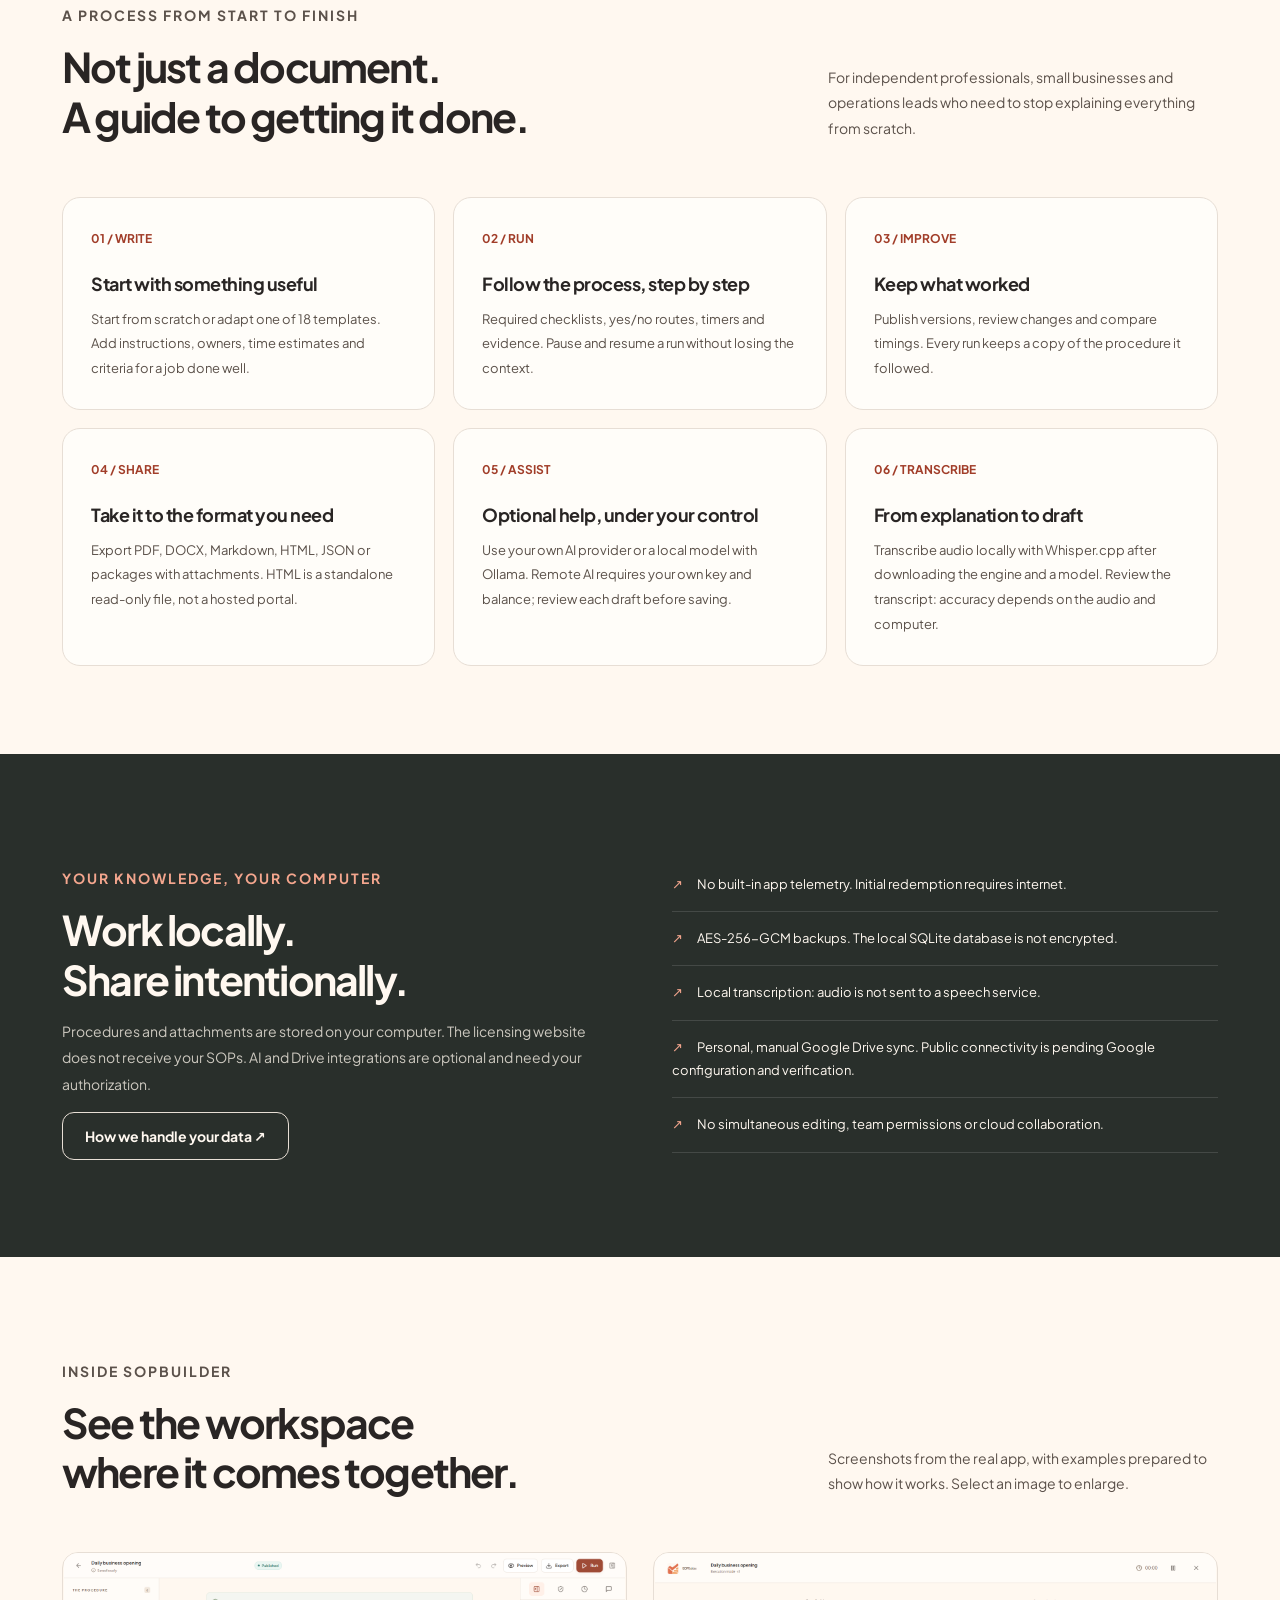
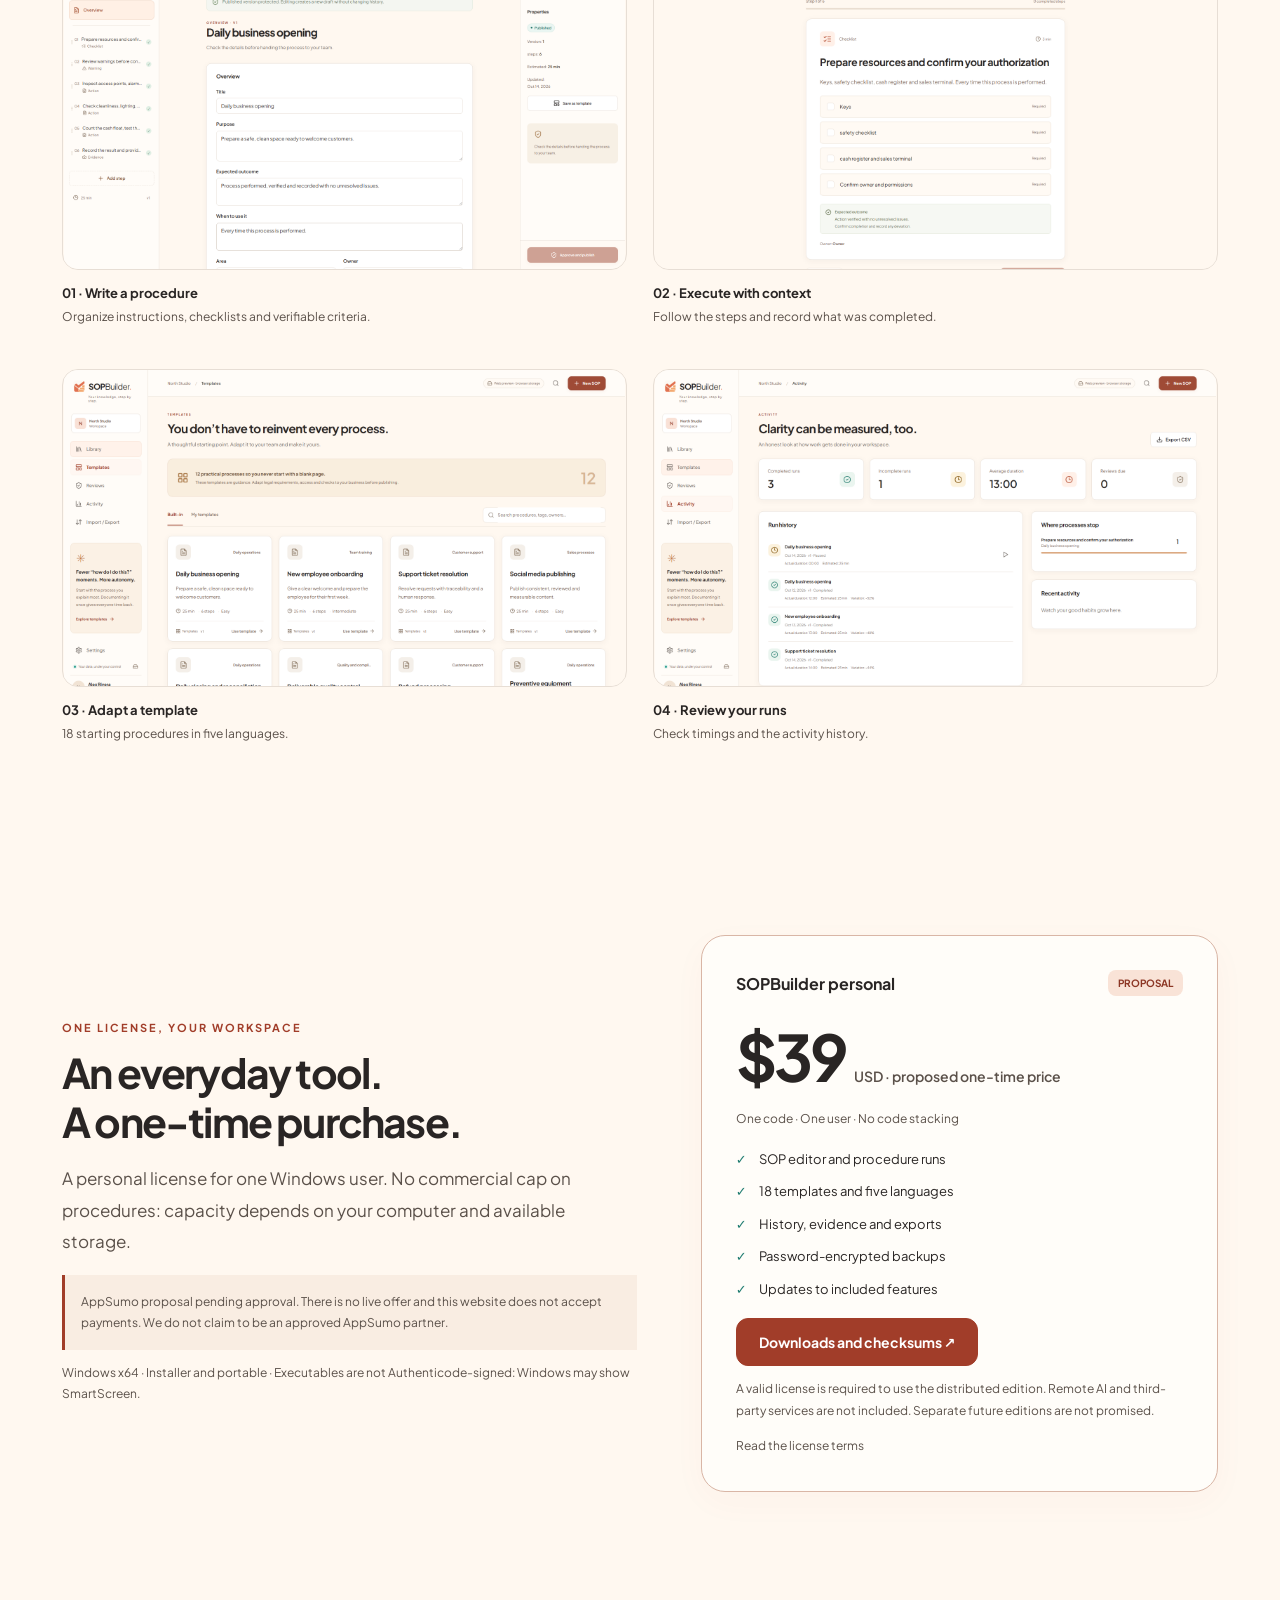
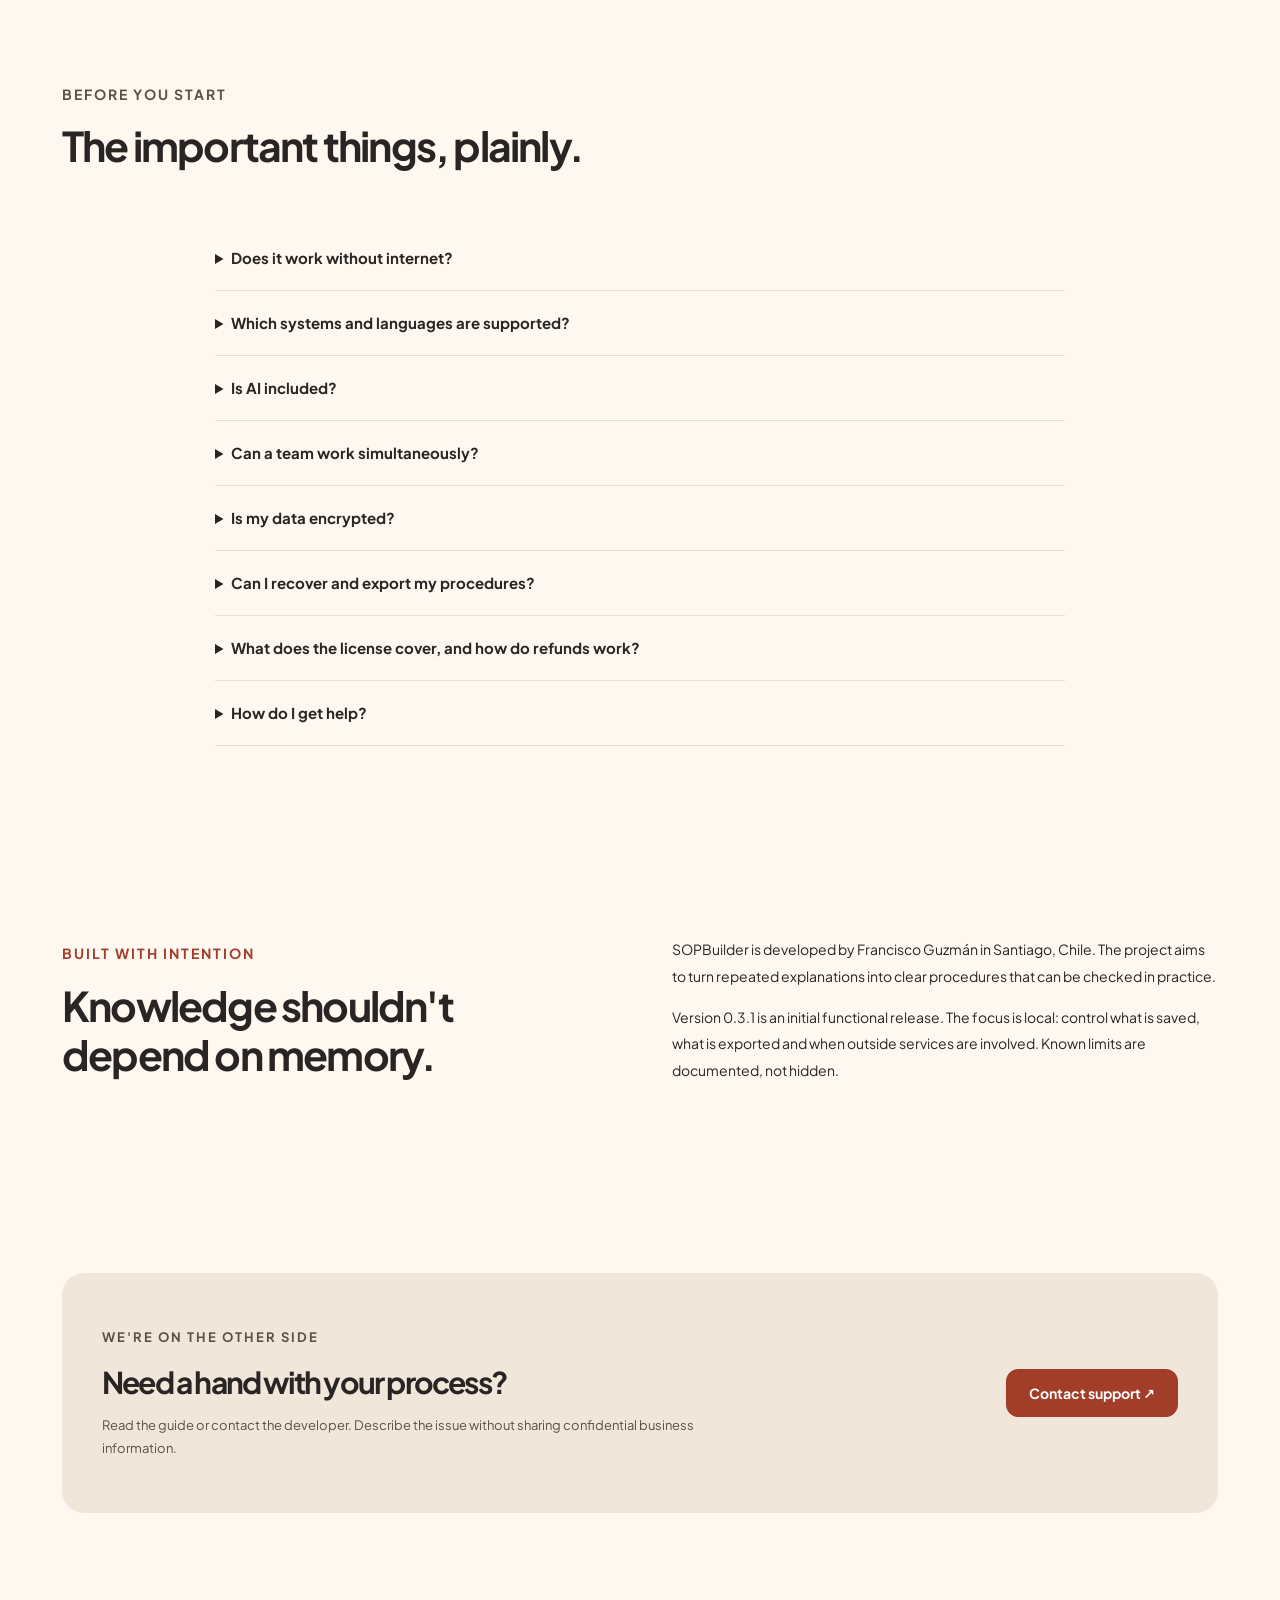
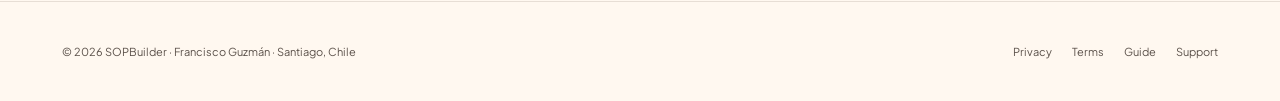
==== commit 061092f1: "Fix screenshot aspect ratios and style native scrollbars" ====
--- a/index.html
+++ b/index.html
@@ -34,7 +34,7 @@
       href="https://fguzman-stack.github.io/SOPBuilder-Web/"
     />
     <link rel="icon" href="assets/icon.png" />
-    <link rel="stylesheet" href="assets/site.css" />
+    <link rel="stylesheet" href="assets/site.css?v=0.3.1" />
     <script src="assets/site.js" defer></script>
   </head>
   <body>
@@ -99,9 +99,9 @@
               </div>
               <p
                 class="micro"
-                data-es="Windows 10/11 · Datos locales · Cinco idiomas · Versión 0.3.0"
-              >
-                Windows 10/11 · Local data · Five languages · Version 0.3.0
+                data-es="Windows 10/11 · Datos locales · Cinco idiomas · Versión 0.3.1"
+              >
+                Windows 10/11 · Local data · Five languages · Version 0.3.1
               </p>
             </div>
             <aside
@@ -651,9 +651,9 @@
               procedures that can be checked in practice.
             </p>
             <p
-              data-es="La versión 0.3.0 es una primera versión funcional. El enfoque es local: controlar qué se guarda, qué se exporta y cuándo intervienen servicios externos. Los límites conocidos se documentan, no se ocultan."
-            >
-              Version 0.3.0 is an initial functional release. The focus is
+              data-es="La versión 0.3.1 es una primera versión funcional. El enfoque es local: controlar qué se guarda, qué se exporta y cuándo intervienen servicios externos. Los límites conocidos se documentan, no se ocultan."
+            >
+              Version 0.3.1 is an initial functional release. The focus is
               local: control what is saved, what is exported and when outside
               services are involved. Known limits are documented, not hidden.
             </p>
--- a/assets/site.css
+++ b/assets/site.css
@@ -1,9 +1,11 @@
 @font-face {
   font-family: Jakarta;
   src: url("./jakarta-latin.woff2") format("woff2");
-  font-weight: 100 900;
+  font-weight: 400;
   font-display: swap;
 }
+@font-face { font-family: Jakarta; src:url('./jakarta-latin-600.woff2') format('woff2'); font-weight:500 600; font-display:swap; }
+@font-face { font-family: Jakarta; src:url('./jakarta-latin-700.woff2') format('woff2'); font-weight:700 900; font-display:swap; }
 :root {
   --cream: #fff8f0;
   --paper: #fffdf9;
@@ -21,6 +23,39 @@
 * {
   box-sizing: border-box;
 }
+/* Keep a quiet, rounded scrollbar without replacing native scrolling. */
+::-webkit-scrollbar {
+  width: 12px;
+  height: 12px;
+}
+::-webkit-scrollbar-track {
+  background: #f5ece3;
+  border-radius: 999px;
+}
+::-webkit-scrollbar-thumb {
+  background: #b17d65;
+  background-clip: padding-box;
+  border: 3px solid transparent;
+  border-radius: 999px;
+  min-height: 40px;
+}
+::-webkit-scrollbar-thumb:hover {
+  background-color: #925b45;
+}
+::-webkit-scrollbar-thumb:active {
+  background-color: var(--rust);
+}
+::-webkit-scrollbar-corner {
+  background: transparent;
+}
+@supports not selector(::-webkit-scrollbar) {
+  * { scrollbar-width: thin; scrollbar-color: #b17d65 #f5ece3; }
+}
+@media (forced-colors: active) {
+  * { scrollbar-color: auto; }
+  ::-webkit-scrollbar-track { background: Canvas; }
+  ::-webkit-scrollbar-thumb { background-color: CanvasText; }
+}
 body {
   margin: 0;
 }
@@ -243,6 +278,9 @@
   box-shadow: 0 25px 60px #6d453b15;
 }
 .shot-wrap img {
+  height: auto;
+  aspect-ratio: 16 / 9;
+  object-fit: contain;
   display: block;
   width: 100%;
   border-radius: 12px 12px 0;
@@ -372,6 +410,9 @@
 }
 .gallery img {
   width: 100%;
+  height: auto;
+  aspect-ratio: 16 / 9;
+  object-fit: contain;
   border: 1px solid var(--line);
   border-radius: 16px;
   display: block;
@@ -606,6 +647,9 @@
   background: #191714bf;
 }
 .lightbox img {
+  width: auto;
+  height: auto;
+  object-fit: contain;
   max-width: 90vw;
   max-height: 80vh;
   display: block;
